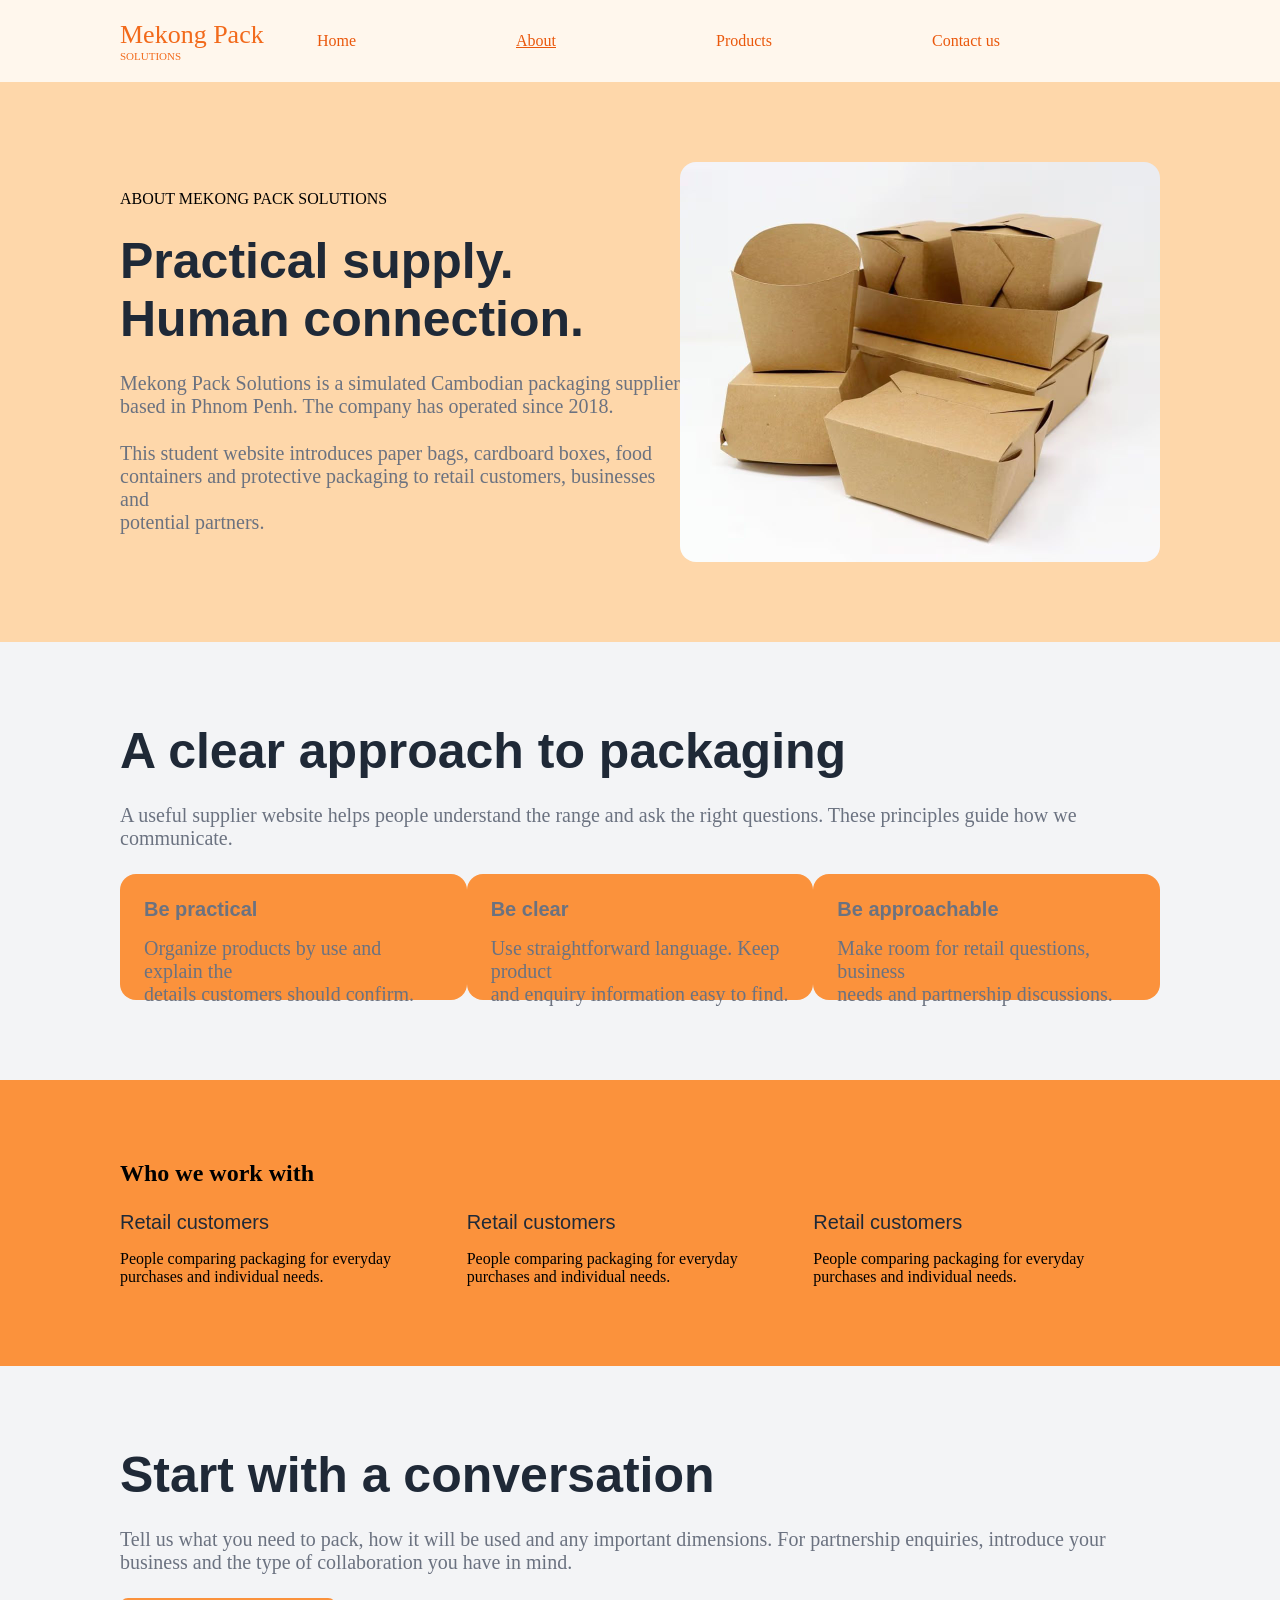
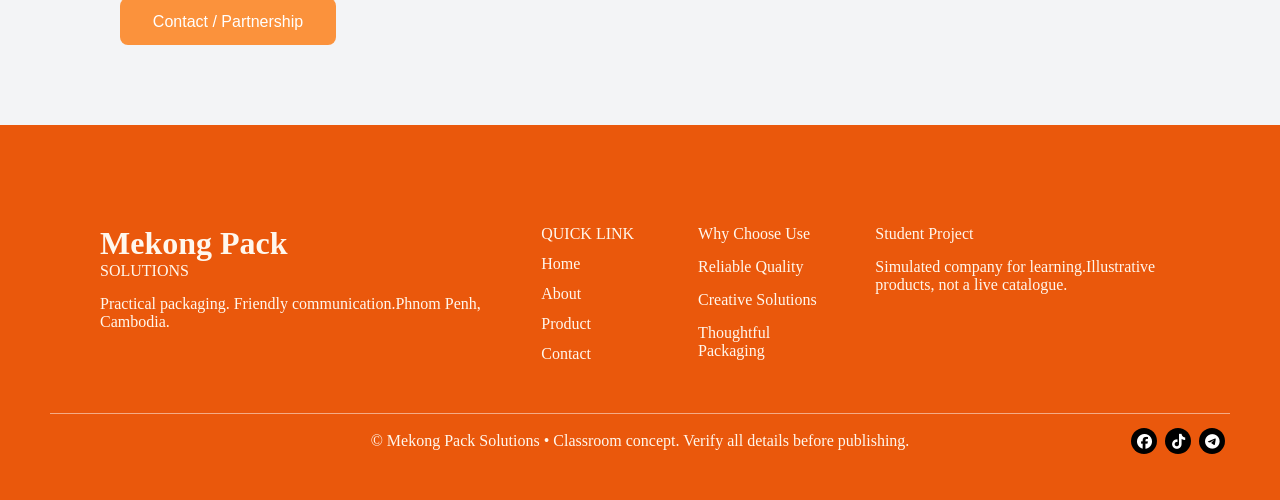
==== about.html @ 87a997b6 "add page about and product" ====
<!DOCTYPE html>
<html lang="en">
<head>
    <meta charset="UTF-8">
    <meta name="viewport" content="width=device-width, initial-scale=1.0">
    <title>About</title>
    <link rel="stylesheet" href="/about.css">
    <link rel="stylesheet" href="https://cdnjs.cloudflare.com/ajax/libs/font-awesome/6.7.2/css/all.min.css">
</head>
<body>
    <header class="site-header">
        <a href="Index.html" class="logo">
            <span class="logo-name">Mekong Pack</span>
            <span class="logo-tag">SOLUTIONS</span>
        </a>

        <nav class="nav" aria-label="nav">
            <ul>
                <li><a href="Index.html" >Home</a></li>
                <li><a href="#" class="active" aria-current="page">About</a></li>
                <li><a href="product.html">Products</a></li>
                <li><a href="#">Contact us</a></li>
            </ul>
        </nav>
    </header>
    <main>
        <section class="hero-section1">
            <div class="hero-text">
                <p class="text-title">ABOUT MEKONG PACK SOLUTIONS</p>
                <h1>Practical supply.<br>Human connection.</h1>
                <p class="text-description">
                    Mekong Pack Solutions is a simulated Cambodian packaging supplier<br>
                    based in Phnom Penh. The company has operated since 2018.
                </p>
                <p class="text-description">
                    This student website introduces paper bags, cardboard boxes, food<br>
                    containers and protective packaging to retail customers, businesses and<br>
                    potential partners.
                </p>
            </div>
            <div class="hero-img">
            
            </div>
        </section>
        <section class="hero-section2">
            <h1>A clear approach to packaging</h1>
            <p>A useful supplier website helps people understand the range and ask the right questions. These principles guide how we communicate.</p>
            <div class="be">
                <div class="be-item">
                    <p class="be-tittle">Be practical</p>
                    <p>Organize products by use and explain the<br>
                        details customers should confirm.</p>
                </div>
                <div class="be-item">
                    <p class="be-tittle">Be clear</p>
                    <p>Use straightforward language. Keep product<br>
                        and enquiry information easy to find.</p>
                </div>
                <div class="be-item">
                    <p class="be-tittle">Be approachable</p>
                    <p>Make room for retail questions, business<br>
                        needs and partnership discussions.</p>
                </div>
            </div>
        </section>
        <section class="hero-section3">
            <h1>Who we work with</h1>
            <div class="we">
                <div class="we-item">
                    <p class="we-title">Retail customers</p>
                    <p>People comparing packaging for everyday<br>
                        purchases and individual needs.</p>
                </div>
                <div class="we-item">
                    <p class="we-title">Retail customers</p>
                    <p>People comparing packaging for everyday<br>
                        purchases and individual needs.</p>
                </div>
                <div class="we-item">
                    <p class="we-title">Retail customers</p>
                    <p>People comparing packaging for everyday<br>
                        purchases and individual needs.</p>
                </div>
            </div>
        </section>
        <section class="hero-section4">
            <h1>Start with a conversation</h1>
            <p>Tell us what you need to pack, how it will be used and any important dimensions. For partnership enquiries, introduce your business and the type of
                collaboration you have in mind.
            </p>
            <button type="button">
                <a href="contact.html">Contact / Partnership</a>
            </button>
        </section>
    </main>    
    <footer class="footer">
        <div class="footer-container">

            <div class="logo1">
                <h2>Mekong Pack</h2>
                <span>SOLUTIONS</span>
                <p>Practical packaging. Friendly communication.Phnom Penh, Cambodia.</p>
            </div>

            <div class="footer-link">
                <span>QUICK LINK</span>
                <a href="#">Home</a>
                <a href="about.html">About</a>
                <a href="product.html">Product</a>
                <a href="#">Contact</a>
            </div>

            <div class="footer-right">
                <span>Why Choose Use</span>
                <p>Reliable Quality</p>
                <p>Creative Solutions</p>
                <p>Thoughtful Packaging</p>
            </div>

            <div class="right">
                <span>Student Project</span>
                <p>Simulated company for learning.Illustrative products, not a live catalogue.</p>
            </div>
        </div>
        <div class="footer-under">
                <p>© Mekong Pack Solutions • Classroom concept. Verify all details before publishing.</p>
            
            <div class="social-icon">
                <a href="#"><i class="fa-brands fa-facebook"></i></a>
                <a href="#"><i class="fa-brands fa-tiktok"></i></a>
                <a href="#"><i class="fa-brands fa-telegram"></i></a>
            </div>
        </div>
    </footer>  
</body>
</html>
---- about.css ----
*{
    margin: 0;
    padding: 0;
    box-sizing: border-box;
}







.site-header {
  display: flex;
  justify-content: space-between;
  align-items: center;
  padding: 20px 120px;
  background-color: #fff7ed;

}

/* Logo */
.logo {
  text-decoration: none;
  color: #f26a1b;
}

.logo-name {
  display: block;
  font-size: 26px;
}

.logo-tag {
  display: block;
  font-size: 11px;
}

/* ah nis nav */
.nav ul {
  display: flex;
  list-style: none;
}

.nav li {
  margin-right: 160px;
  
}

.nav a {
  text-decoration: none;
  color: #EA580C;
  font-size: 16px;
}

.nav a:hover,
.nav a.active {
  text-decoration: underline;
}






.hero-section1{
    width: 100%;
    background-color: #FED7AA;
    display: flex;
    justify-content: space-between;
    align-items: center;
    padding: 80px 120px;
}
.hero-img{
    width: 600px;
    height: 400px;
    background-image: url(/images/1.jpg);
    background-size: cover;
    background-position: center;
    background-repeat: no-repeat;
    border-radius: 16px;
}
.hero-text{
    width: 700px;
    display: flex;
    flex-direction: column;
    gap: 24px;
}
.text-little{
    font-size: 30px;
    color: #1F2937;
}
.hero-text h1{
    font-size: 50px;
    font-weight: 700;
    font-family: Montserrat, sans-serif;
    color: #1F2937;
} 
.text-description{
    font-size: 20px;
    color: #6B7280;
}






.hero-section2{
    width: 100%;
    background-color: #F3F4F6;
    display: flex;
    flex-direction: column;
    gap: 24px;
    padding: 80px 120px;
} 
.hero-section2 p{
    font-size: 20px;
    color: #6B7280;
}
.hero-section2 h1{
    font-size: 50px;
    font-weight: 700;
    font-family: Montserrat, sans-serif;
    color: #1F2937;
}
.hero-sectuion2 p{
    font-size: 20px;
    color: #6B7280;
}
.be{
    width: 100%;
    display: flex;
    justify-content: space-between;
    align-items: center;
}
.be-item{
    width: 410px;
    height: 126px;
    background-color: #FB923C;
    padding: 24px;
    display: flex;
    flex-direction: column;
    gap: 16px;
    border-radius: 16px;
}
.be-tittle{
    font-size: 50px;
    font-weight: 700;
    font-family: Montserrat, sans-serif;
    color: #1F2937;
}
.be-item p{
    font-size: 20px;
    color: #6B7280;
}







.hero-section3{
    width: 100%;
    background-color: #FB923C;
    display: flex;
    flex-direction: column;
    gap: 24px;
    padding: 80px 120px;
}
.we{
    width: 100%;
    display: flex;
    justify-content: space-between;
    align-items: center;
}
.we-item{
    width: 374px;
    display: flex;
    flex-direction: column;
    gap: 16px;
    
}
.we-title{
    font-size: 20px;
    font-family: Montserrat, sans-serif;
    color: #1F2937;
}






.hero-section4{
    width: 100%;
    background-color: #F3F4F6;
    display: flex;
    flex-direction: column;
    gap: 24px;
    padding: 80px 120px;
}
.hero-section4 h1{
    font-size: 50px;
    font-weight: 700;
    font-family: Montserrat, sans-serif;
    color: #1F2937;
}
.hero-section4 p{
    font-size: 20px;
    color: #6B7280;
}
.hero-section4 button{
    width: 216px;
    height: 47px;
    background-color: #FB923C;
    border: none;
    border-radius: 8px;
}
button a{
    text-decoration: none;
    font-size: 16px;
    color: white;
}






.footer{
    background-color: #EA580C;
    color: #FFF7ED;
    padding: 50px;
}
.footer-container{
    display: grid;
    gap : 35px;
    grid-template-columns: 2fr 0.6fr 0.7fr 1.5fr;
    padding: 50px;
}
.logo1 h2{
    font-size: 32px;
    font-family: 'Montserrat';
    color: #FFF7ED;
}
.logo1 span{
    font-size: 16px;
    font-family: 'Inter';
    color: #FFF7ED;
}
.logo1 p{
    font-size: 16px;
    font-family: 'Inter';
    margin-top: 15px;
    color: #FFF7ED;
}
.footer-link{
    font-size: 16px;
    font-family: 'Montserrat' ;
    display: block;
    color: #FFF7ED;
}
.footer-link span{
    font-size: 16px;
    font-family: 'Inter';
}
.footer-link a{
    font-size: 16px;
    text-decoration: none;
    display: block;
    margin-top: 12px;
    color: #FFF7ED;
}
.footer-link a:hover{
    text-decoration: underline;
}
.footer-right span{
    font-family: 'Inter';
    font-size: 16px;
}
.footer-right p{
    font-size: 16px;
    font-family: 'Inter';
    margin-top: 15px;
    color: #FFF7ED;
}
.right span{
    font-family: 'Inter';
    font-size: 16px;
}
.right p{
    font-size: 16px;
    font-family: 'Inter';
    margin-top: 15px;
}
.footer-under{
    border-top: 1px solid rgba(255, 255, 255, 0.5);
    padding-top: 18px;
    display: flex;
    justify-content: center;
    align-items: center;
    position: relative;
} 
.footer-under p{
    display: flex;
    text-align: center;
    font-size: 16px;
    font-family: 'Inter';
}
.social-icon{
    display: flex;
    gap: 8px;
    position: absolute;
    right: 5px;
}
.social-icon a{
    width: 26px;
    height: 26px;
    background-color: black;
    color: white;
    border-radius: 50%;
    display: flex;
    justify-content: center;
    align-items: center;
    text-decoration: none;
    font-size: 15px;
}
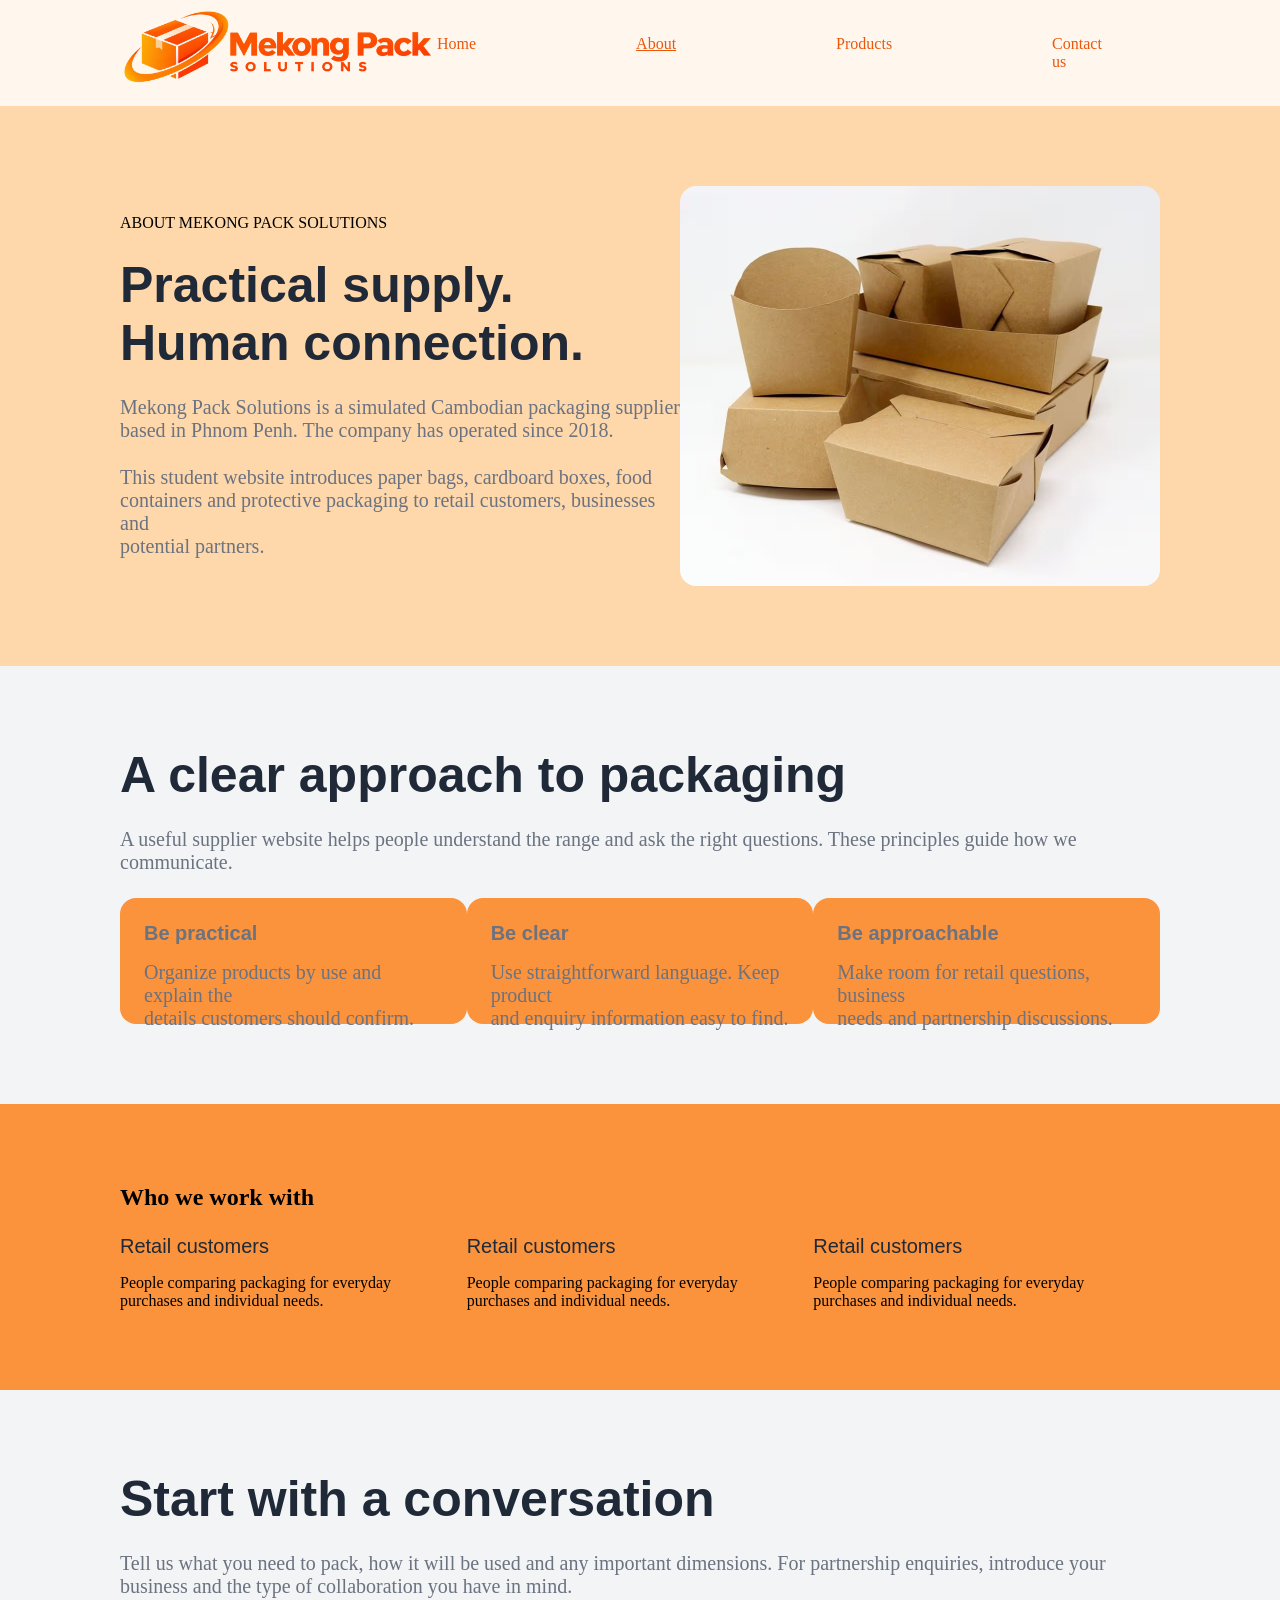
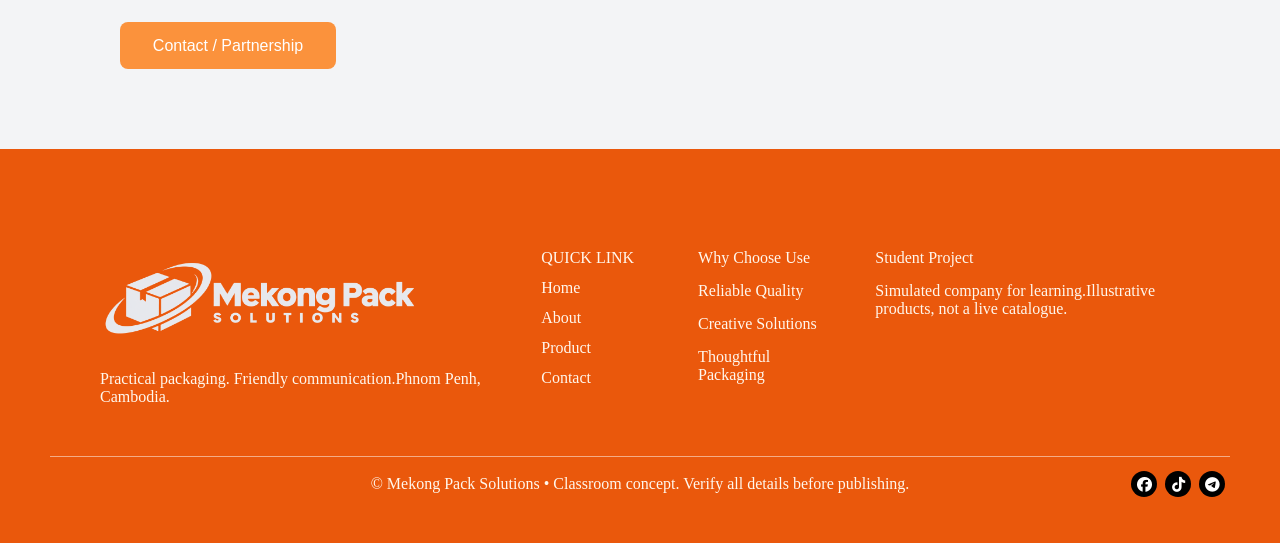
==== commit 16d336a1: "edit code" ====
--- a/about.html
+++ b/about.html
@@ -9,15 +9,15 @@
 </head>
 <body>
     <header class="site-header">
-        <a href="Index.html" class="logo">
-            <span class="logo-name">Mekong Pack</span>
-            <span class="logo-tag">SOLUTIONS</span>
+        <a href="">
+            <div class="logo-img">
+            <img src="/images/logo.png" alt="">
+        </div>
         </a>
-
         <nav class="nav" aria-label="nav">
             <ul>
                 <li><a href="Index.html" >Home</a></li>
-                <li><a href="#" class="active" aria-current="page">About</a></li>
+                <li><a href="about.html" class="active" aria-current="page">About</a></li>
                 <li><a href="product.html">Products</a></li>
                 <li><a href="#">Contact us</a></li>
             </ul>
@@ -95,10 +95,10 @@
     </main>    
     <footer class="footer">
         <div class="footer-container">
-
             <div class="logo1">
-                <h2>Mekong Pack</h2>
-                <span>SOLUTIONS</span>
+                <div class="logo-img">
+                    <img src="/images/logo_white.png" alt="">
+                </div>
                 <p>Practical packaging. Friendly communication.Phnom Penh, Cambodia.</p>
             </div>
 
--- a/about.css
+++ b/about.css
@@ -11,50 +11,58 @@
 
 
 .site-header {
-  display: flex;
-  justify-content: space-between;
-  align-items: center;
-  padding: 20px 120px;
-  background-color: #fff7ed;
+    display: flex;
+    justify-content: space-between;
+    align-items: center;
+    padding:  0 120px;
+    background-color: #fff7ed;
 
 }
 
 /* Logo */
+.logo-img{
+    width: 125px;
+    height: 42px;
+}
+.logo-img img{
+    width: 100%;
+    height: 100%;
+}
 .logo {
-  text-decoration: none;
-  color: #f26a1b;
+    text-decoration: none;
+    color: #f26a1b;
 }
 
 .logo-name {
-  display: block;
-  font-size: 26px;
+    display: block;
+    font-size: 26px;
 }
 
 .logo-tag {
-  display: block;
-  font-size: 11px;
+    display: block;
+    font-size: 11px;
 }
 
 /* ah nis nav */
 .nav ul {
-  display: flex;
-  list-style: none;
+    display: flex;
+    list-style: none;
 }
 
 .nav li {
-  margin-right: 160px;
-  
+    margin-right: 160px;
+
 }
 
 .nav a {
-  text-decoration: none;
-  color: #EA580C;
-  font-size: 16px;
+    text-decoration: none;
+    color: #EA580C;
+    font-size: 16px;
 }
 
 .nav a:hover,
 .nav a.active {
-  text-decoration: underline;
+    text-decoration: underline;
 }
 
 
@@ -239,6 +247,14 @@
     grid-template-columns: 2fr 0.6fr 0.7fr 1.5fr;
     padding: 50px;
 }
+.logo-img{
+    width: 317px;
+    height: 106px;
+}
+.logo-img img{
+    width: 100%;
+    height: 100px;
+}
 .logo1 h2{
     font-size: 32px;
     font-family: 'Montserrat';
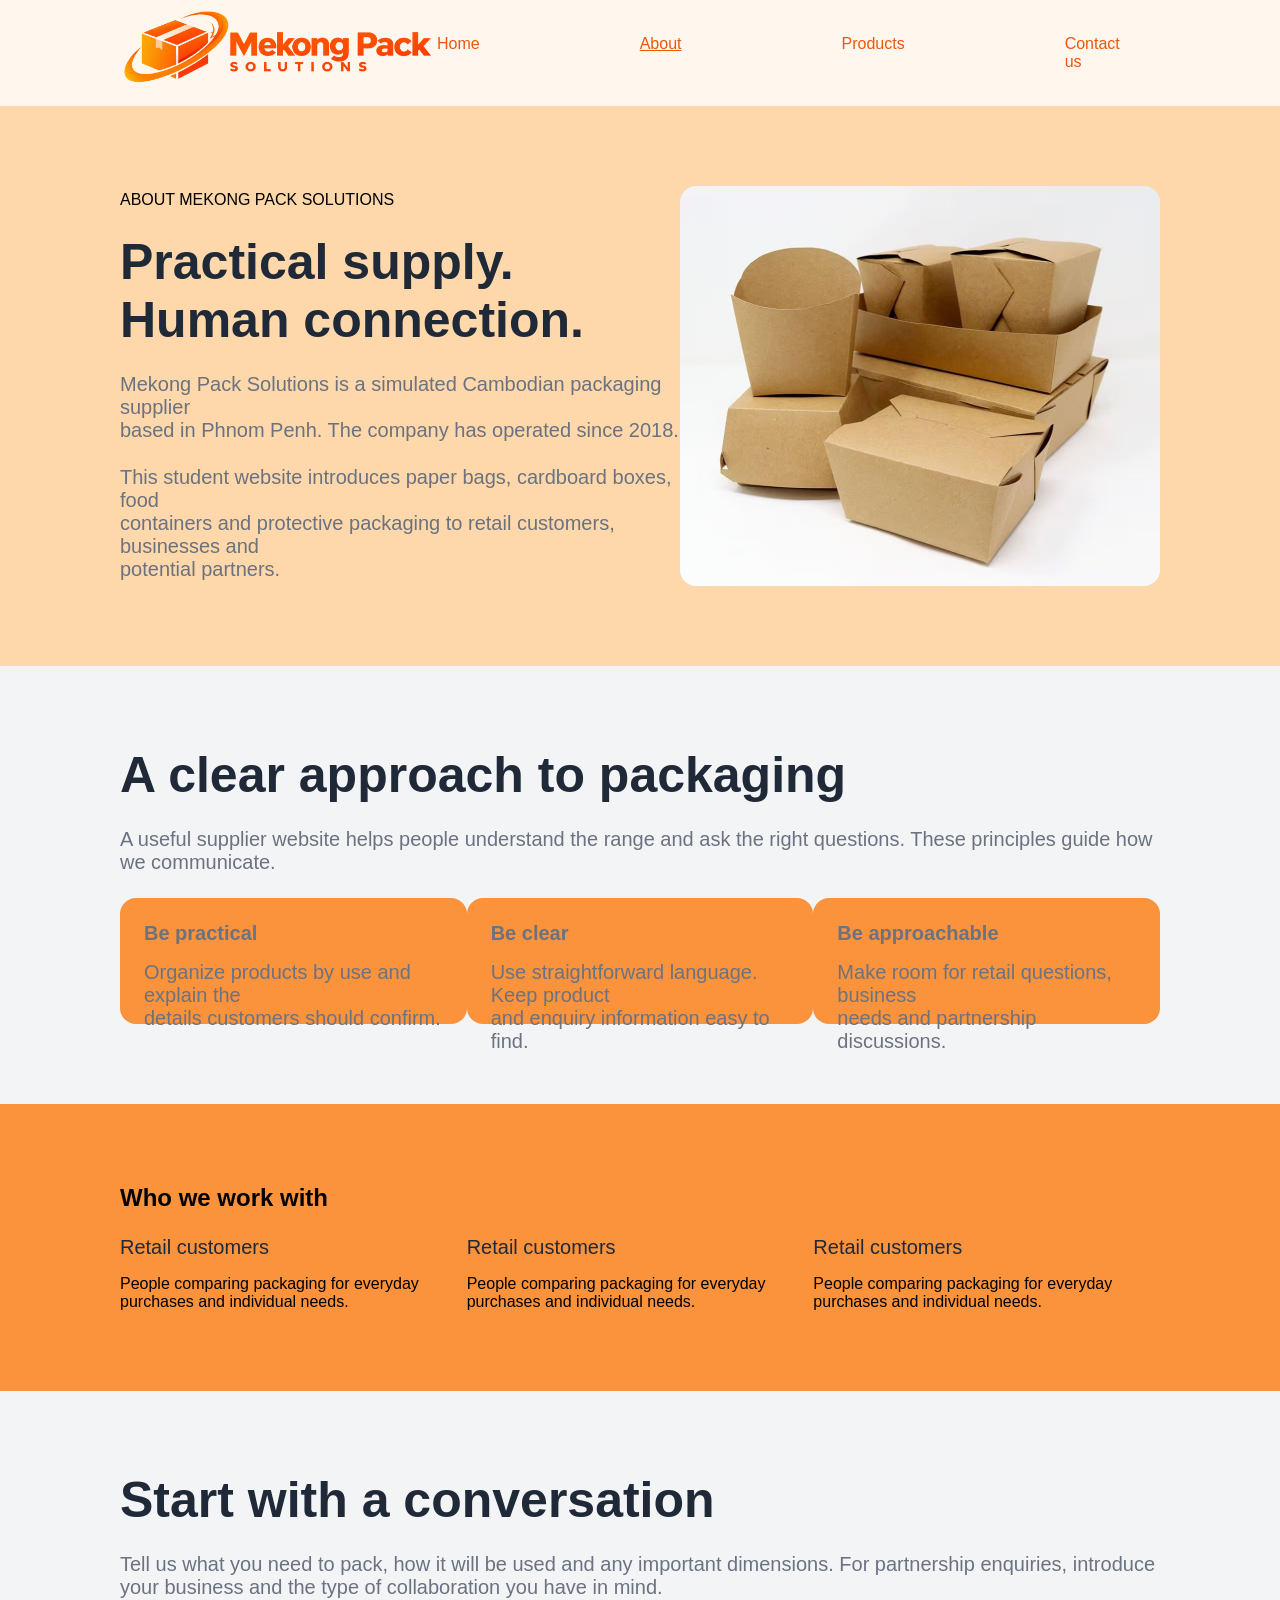
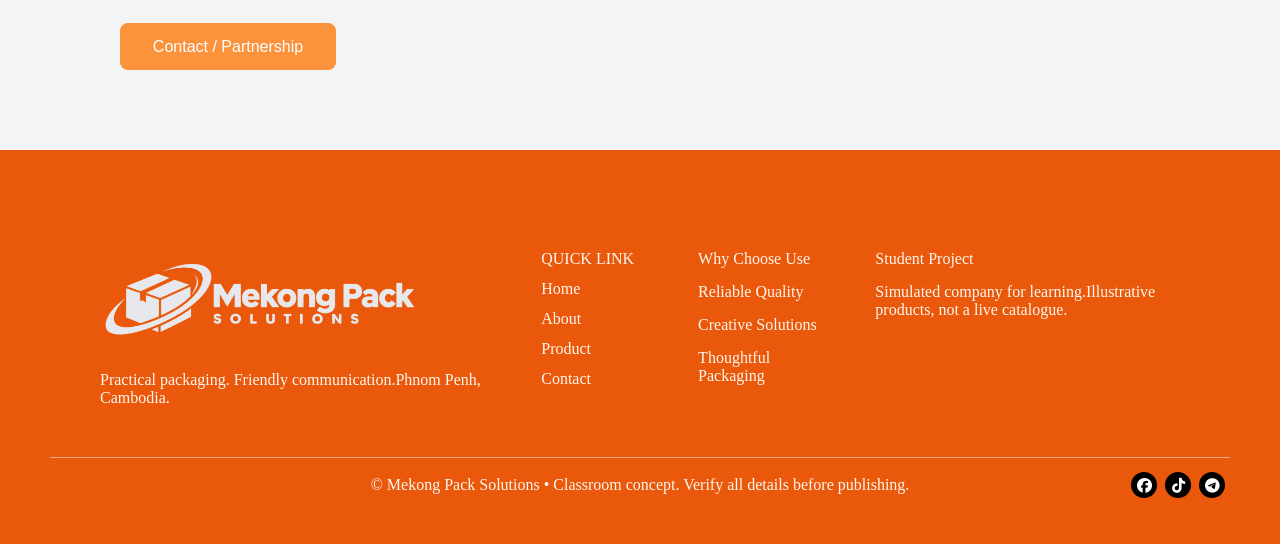
==== commit 0c595652: "edit code" ====
--- a/about.html
+++ b/about.html
@@ -16,9 +16,9 @@
         </a>
         <nav class="nav" aria-label="nav">
             <ul>
-                <li><a href="Index.html" >Home</a></li>
+                <li><a href="Index.html">Home</a></li>
                 <li><a href="about.html" class="active" aria-current="page">About</a></li>
-                <li><a href="product.html">Products</a></li>
+                <li><a href="#">Products</a></li>
                 <li><a href="#">Contact us</a></li>
             </ul>
         </nav>
--- a/about.css
+++ b/about.css
@@ -1,28 +1,27 @@
-*{
+* {
     margin: 0;
     padding: 0;
     box-sizing: border-box;
 }
 
-
-
-
-
-
-
+body {
+    font-family: 'Montserrat', Arial, sans-serif;
+}
+
+/* kbal */
 .site-header {
     display: flex;
     justify-content: space-between;
     align-items: center;
-    padding:  0 120px;
+    padding: 0   120px;
     background-color: #fff7ed;
 
 }
 
 /* Logo */
 .logo-img{
-    width: 125px;
-    height: 42px;
+    width: 180px;
+    height: 60px;
 }
 .logo-img img{
     width: 100%;
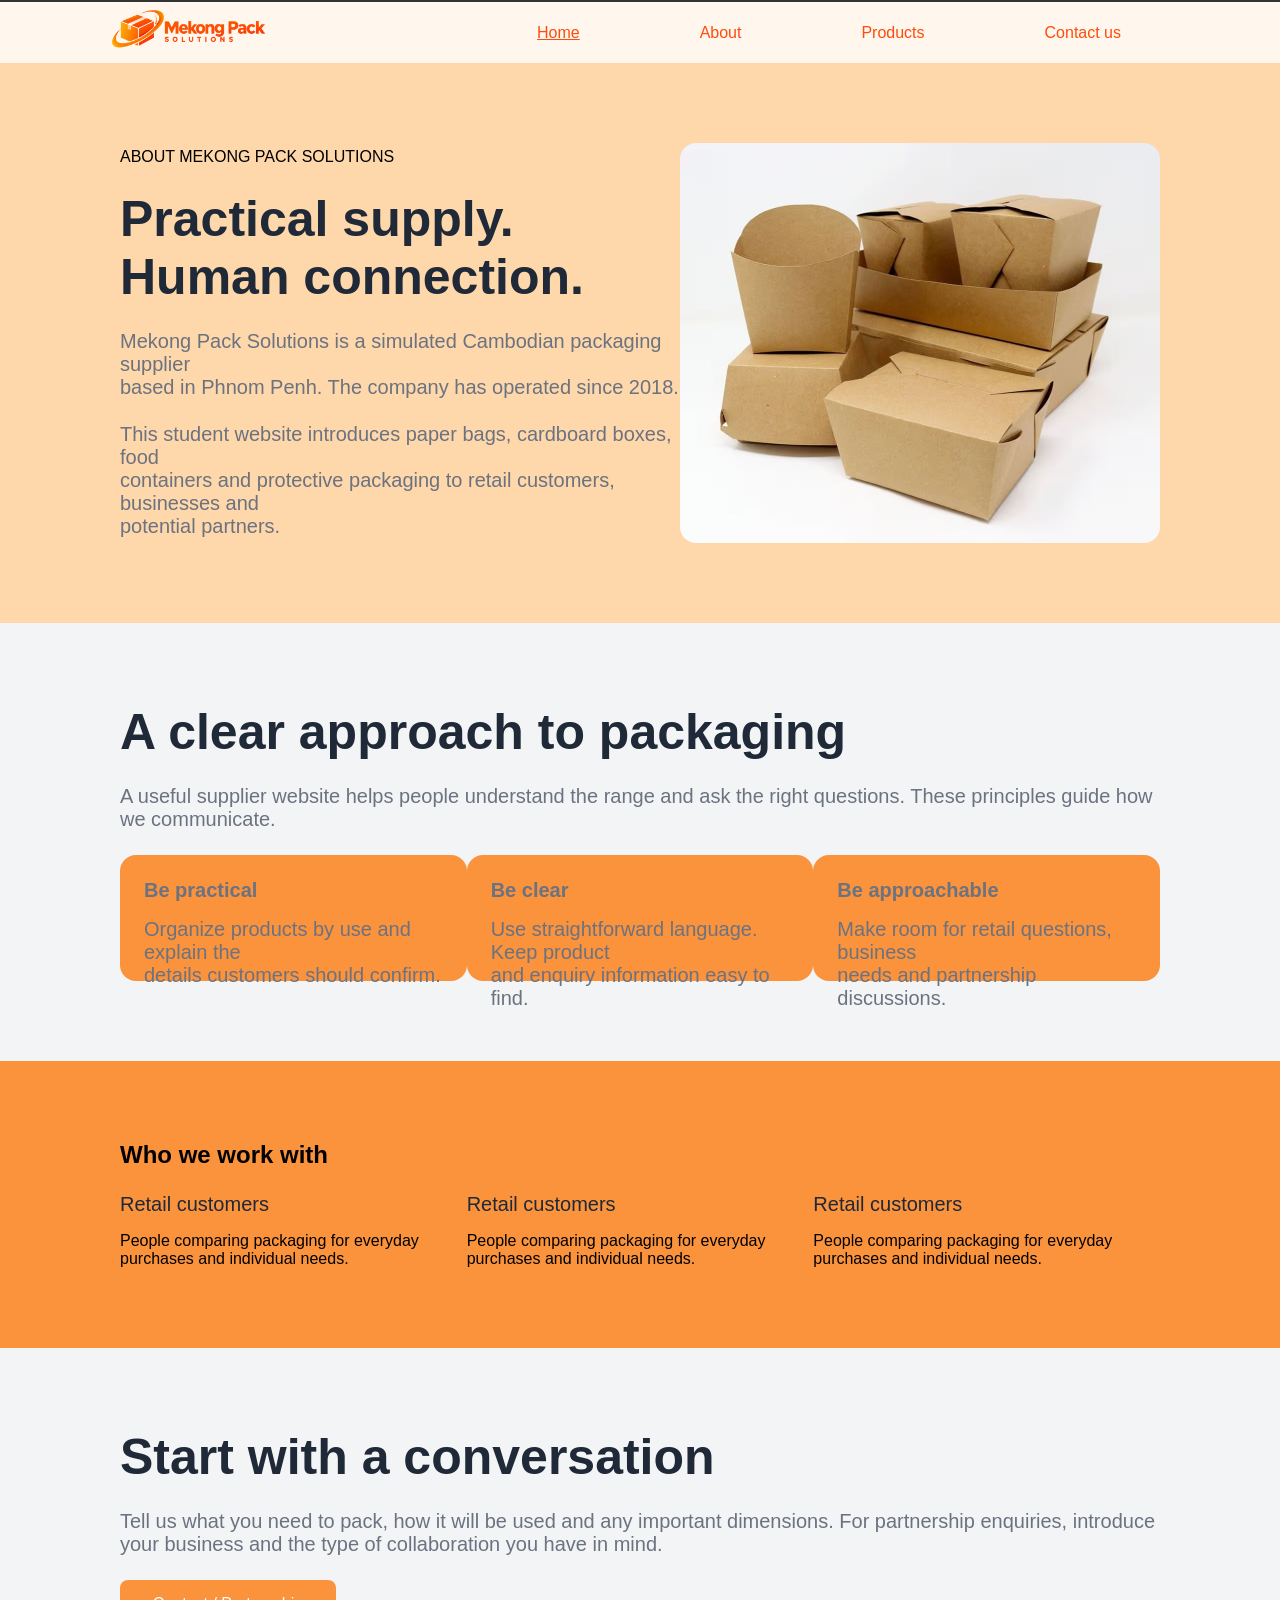
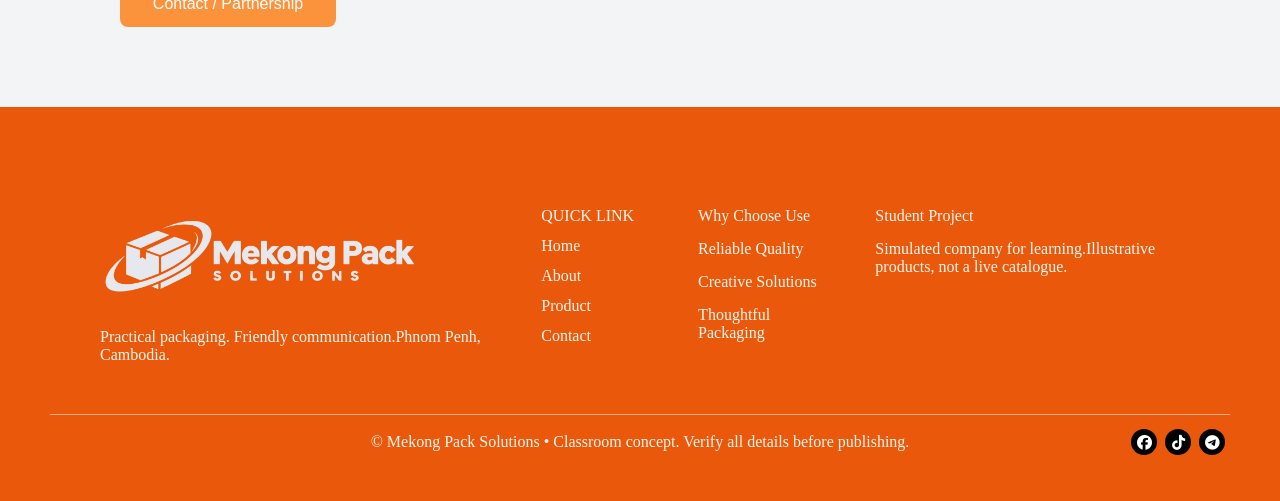
==== commit 2f463494: "save" ====
--- a/about.html
+++ b/about.html
@@ -8,20 +8,17 @@
     <link rel="stylesheet" href="https://cdnjs.cloudflare.com/ajax/libs/font-awesome/6.7.2/css/all.min.css">
 </head>
 <body>
-    <header class="site-header">
-        <a href="">
-            <div class="logo-img">
-            <img src="/images/logo.png" alt="">
+     <header class="header">
+        <div class="logo">
+            <img src="/images/logo.png" alt="Mekong Pack Logo">
         </div>
-        </a>
-        <nav class="nav" aria-label="nav">
-            <ul>
-                <li><a href="Index.html">Home</a></li>
-                <li><a href="about.html" class="active" aria-current="page">About</a></li>
-                <li><a href="#">Products</a></li>
-                <li><a href="#">Contact us</a></li>
-            </ul>
-        </nav>
+
+        <div class="menu">
+            <a href="#" class="active">Home</a>
+            <a href="#">About</a>
+            <a href="#">Products</a>
+            <a href="#">Contact us</a>
+        </div>
     </header>
     <main>
         <section class="hero-section1">
--- a/about.css
+++ b/about.css
@@ -9,58 +9,37 @@
 }
 
 /* kbal */
-.site-header {
-    display: flex;
-    justify-content: space-between;
-    align-items: center;
-    padding: 0   120px;
+.header {
+    width: 100%;
+    height: 63px;
     background-color: #fff7ed;
-
-}
-
-/* Logo */
-.logo-img{
+    border-top: 2px solid #333;
+    display: flex;
+    align-items: center;
+    justify-content: space-around;
+}
+
+.logo img {
     width: 180px;
-    height: 60px;
-}
-.logo-img img{
-    width: 100%;
-    height: 100%;
-}
-.logo {
+    height: 53px;
+    object-fit: contain;
+}
+
+.menu {
+    width: 55%;
+    display: flex;
+    align-items: center;
+    justify-content: space-around;
+}
+
+.menu a {
     text-decoration: none;
-    color: #f26a1b;
-}
-
-.logo-name {
-    display: block;
-    font-size: 26px;
-}
-
-.logo-tag {
-    display: block;
-    font-size: 11px;
-}
-
-/* ah nis nav */
-.nav ul {
-    display: flex;
-    list-style: none;
-}
-
-.nav li {
-    margin-right: 160px;
-
-}
-
-.nav a {
-    text-decoration: none;
-    color: #EA580C;
-    font-size: 16px;
-}
-
-.nav a:hover,
-.nav a.active {
+    color: #ff4b0b;
+    font-size: 16px;
+    font-family: Arial, sans-serif;
+}
+
+.menu .active {
     text-decoration: underline;
 }
 
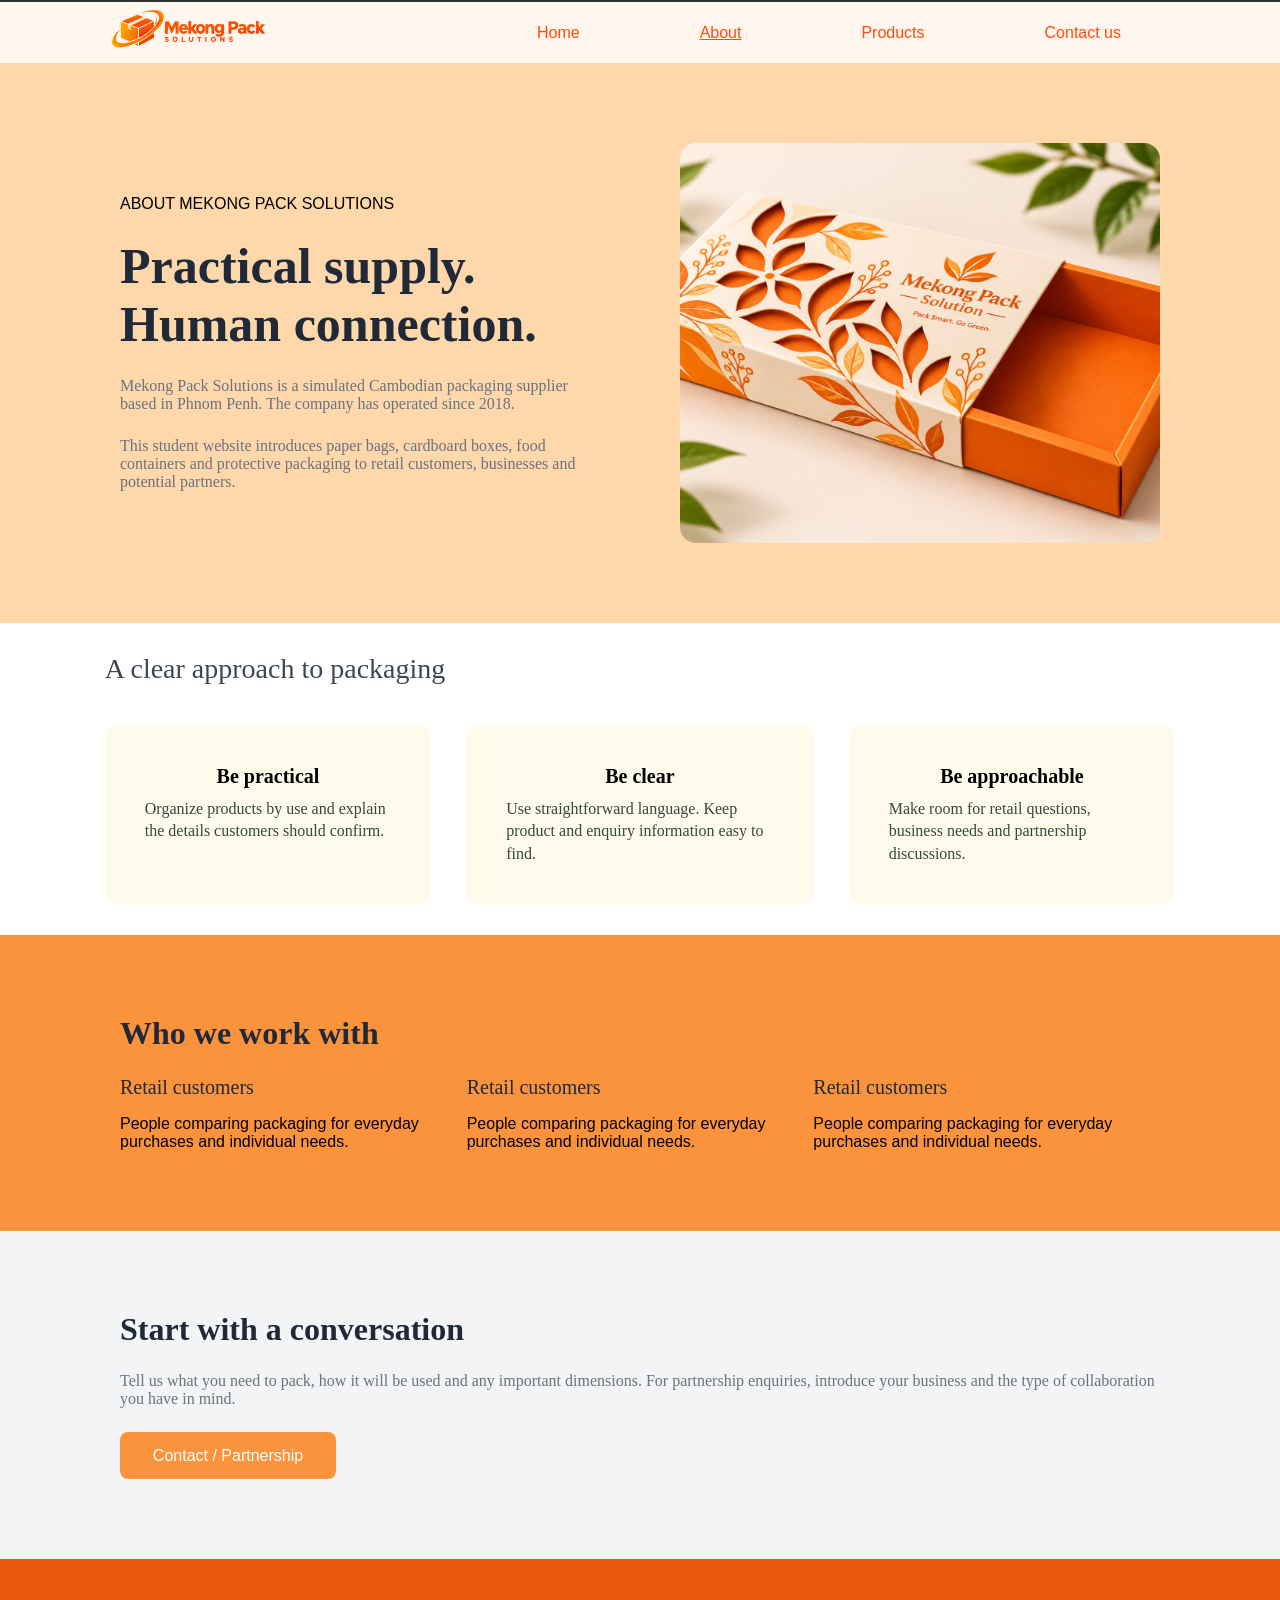
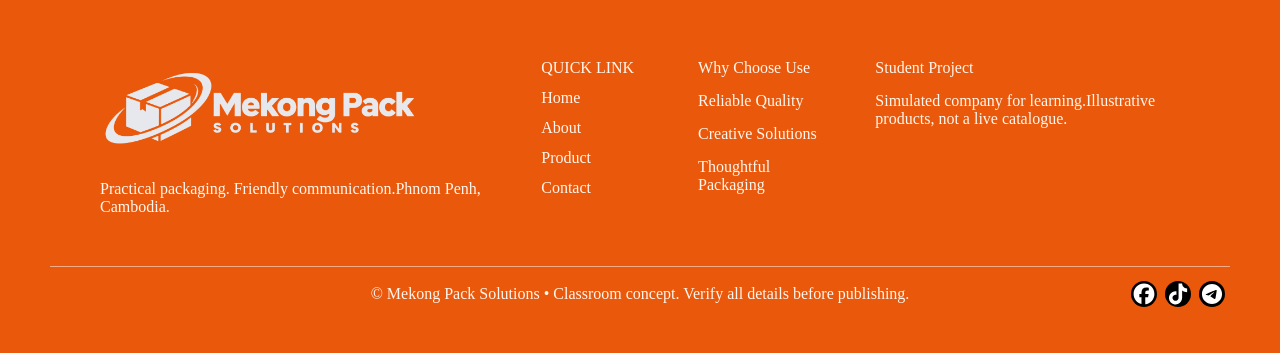
==== commit 70fce2ac: "finish" ====
--- a/about.html
+++ b/about.html
@@ -14,10 +14,10 @@
         </div>
 
         <div class="menu">
-            <a href="#" class="active">Home</a>
-            <a href="#">About</a>
-            <a href="#">Products</a>
-            <a href="#">Contact us</a>
+            <a href="index.html" >Home</a>
+            <a href="about.html" class="active">About</a>
+            <a href="product.html">Products</a>
+            <a href="contact.html">Contact us</a>
         </div>
     </header>
     <main>
@@ -39,29 +39,34 @@
             
             </div>
         </section>
-        <section class="hero-section2">
-            <h1>A clear approach to packaging</h1>
-            <p>A useful supplier website helps people understand the range and ask the right questions. These principles guide how we communicate.</p>
-            <div class="be">
-                <div class="be-item">
-                    <p class="be-tittle">Be practical</p>
-                    <p>Organize products by use and explain the<br>
-                        details customers should confirm.</p>
+        <!-- jol dol hero section 2 -->
+   <section class="customer-offer">
+                <h2>A clear approach to packaging</h2>
+                <div class="container-box">
+
+                    <div class="box">
+                        <h3>Be practical</h3>
+                        <p>Organize products by use and explain the  
+                            details customers should confirm.
+                        </p>
+                    </div>
+
+                    <div class="box">
+                        <h3>Be clear</h3>
+                        <p>Use straightforward language. Keep product and enquiry information easy to find.
+                        </p>
+                    </div>
+
+                    <div class="box">
+                        <h3>Be approachable</h3>
+                        <p>Make room for retail questions, business needs and partnership discussions.
+                        </p>
+                    </div>
                 </div>
-                <div class="be-item">
-                    <p class="be-tittle">Be clear</p>
-                    <p>Use straightforward language. Keep product<br>
-                        and enquiry information easy to find.</p>
-                </div>
-                <div class="be-item">
-                    <p class="be-tittle">Be approachable</p>
-                    <p>Make room for retail questions, business<br>
-                        needs and partnership discussions.</p>
-                </div>
-            </div>
-        </section>
+            </section>
+
         <section class="hero-section3">
-            <h1>Who we work with</h1>
+            <h2>Who we work with</h2>
             <div class="we">
                 <div class="we-item">
                     <p class="we-title">Retail customers</p>
@@ -81,7 +86,7 @@
             </div>
         </section>
         <section class="hero-section4">
-            <h1>Start with a conversation</h1>
+            <h2>Start with a conversation</h2>
             <p>Tell us what you need to pack, how it will be used and any important dimensions. For partnership enquiries, introduce your business and the type of
                 collaboration you have in mind.
             </p>
@@ -123,9 +128,9 @@
                 <p>© Mekong Pack Solutions • Classroom concept. Verify all details before publishing.</p>
             
             <div class="social-icon">
-                <a href="#"><i class="fa-brands fa-facebook"></i></a>
-                <a href="#"><i class="fa-brands fa-tiktok"></i></a>
-                <a href="#"><i class="fa-brands fa-telegram"></i></a>
+                <a href="#"><svg xmlns="http://www.w3.org/2000/svg" viewBox="0 0 640 640"><!--!Font Awesome Free v7.3.1 by @fontawesome - https://fontawesome.com License - https://fontawesome.com/license/free Copyright 2026 Fonticons, Inc.--><path fill="rgb(255, 255, 255)" d="M576 320C576 178.6 461.4 64 320 64C178.6 64 64 178.6 64 320C64 440 146.7 540.8 258.2 568.5L258.2 398.2L205.4 398.2L205.4 320L258.2 320L258.2 286.3C258.2 199.2 297.6 158.8 383.2 158.8C399.4 158.8 427.4 162 438.9 165.2L438.9 236C432.9 235.4 422.4 235 409.3 235C367.3 235 351.1 250.9 351.1 292.2L351.1 320L434.7 320L420.3 398.2L351 398.2L351 574.1C477.8 558.8 576 450.9 576 320z"/></svg></a>
+                <a href="#"><svg xmlns="http://www.w3.org/2000/svg" viewBox="0 0 640 640"><!--!Font Awesome Free v7.3.1 by @fontawesome - https://fontawesome.com License - https://fontawesome.com/license/free Copyright 2026 Fonticons, Inc.--><path fill="rgb(255, 255, 255)" d="M544.5 273.9C500.5 274 457.5 260.3 421.7 234.7L421.7 413.4C421.7 446.5 411.6 478.8 392.7 506C373.8 533.2 347.1 554 316.1 565.6C285.1 577.2 251.3 579.1 219.2 570.9C187.1 562.7 158.3 545 136.5 520.1C114.7 495.2 101.2 464.1 97.5 431.2C93.8 398.3 100.4 365.1 116.1 336C131.8 306.9 156.1 283.3 185.7 268.3C215.3 253.3 248.6 247.8 281.4 252.3L281.4 342.2C266.4 337.5 250.3 337.6 235.4 342.6C220.5 347.6 207.5 357.2 198.4 369.9C189.3 382.6 184.4 398 184.5 413.8C184.6 429.6 189.7 444.8 199 457.5C208.3 470.2 221.4 479.6 236.4 484.4C251.4 489.2 267.5 489.2 282.4 484.3C297.3 479.4 310.4 469.9 319.6 457.2C328.8 444.5 333.8 429.1 333.8 413.4L333.8 64L421.8 64C421.7 71.4 422.4 78.9 423.7 86.2C426.8 102.5 433.1 118.1 442.4 131.9C451.7 145.7 463.7 157.5 477.6 166.5C497.5 179.6 520.8 186.6 544.6 186.6L544.6 274z"/></svg></a>
+                <a href="#"><svg xmlns="http://www.w3.org/2000/svg" viewBox="0 0 640 640"><!--!Font Awesome Free v7.3.1 by @fontawesome - https://fontawesome.com License - https://fontawesome.com/license/free Copyright 2026 Fonticons, Inc.--><path fill="rgb(255, 255, 255)" d="M320 72C183 72 72 183 72 320C72 457 183 568 320 568C457 568 568 457 568 320C568 183 457 72 320 72zM435 240.7C431.3 279.9 415.1 375.1 406.9 419C403.4 437.6 396.6 443.8 390 444.4C375.6 445.7 364.7 434.9 350.7 425.7C328.9 411.4 316.5 402.5 295.4 388.5C270.9 372.4 286.8 363.5 300.7 349C304.4 345.2 367.8 287.5 369 282.3C369.2 281.6 369.3 279.2 367.8 277.9C366.3 276.6 364.2 277.1 362.7 277.4C360.5 277.9 325.6 300.9 258.1 346.5C248.2 353.3 239.2 356.6 231.2 356.4C222.3 356.2 205.3 351.4 192.6 347.3C177.1 342.3 164.7 339.6 165.8 331C166.4 326.5 172.5 322 184.2 317.3C256.5 285.8 304.7 265 328.8 255C397.7 226.4 412 221.4 421.3 221.2C423.4 221.2 427.9 221.7 430.9 224.1C432.9 225.8 434.1 228.2 434.4 230.8C434.9 234 435 237.3 434.8 240.6z"/></svg></a>
             </div>
         </div>
     </footer>  
--- a/about.css
+++ b/about.css
@@ -59,7 +59,7 @@
 .hero-img{
     width: 600px;
     height: 400px;
-    background-image: url(/images/1.jpg);
+    background-image: url(/images/img2.png);
     background-size: cover;
     background-position: center;
     background-repeat: no-repeat;
@@ -74,127 +74,129 @@
 .text-little{
     font-size: 30px;
     color: #1F2937;
+    font-family: 'Inter';
 }
 .hero-text h1{
     font-size: 50px;
     font-weight: 700;
-    font-family: Montserrat, sans-serif;
+    font-family: 'Montserrat';
     color: #1F2937;
 } 
 .text-description{
+    font-size: 16px;
+    color: #6B7280;
+    font-family: 'Inter';
+}
+
+
+
+
+
+/* jol dol section 2*/
+
+.customer-offer{
+    width: 100%;
+    padding: 30px 3.5%;
+    height: auto;
+}
+.customer-offer h2{
+    font-family: 'Montserrat';
+    font-size: 28px;
+    font-weight: 400;
+    color: #3e4752;
+    margin-bottom: 12px;
+    padding: 0 60px;
+}
+.container-box{
+    display: flex;
+    justify-content: space-around;
+    margin-top: 20px;
+    gap: 35px;
+    padding: 0 60px;
+    
+}
+.box{
+    padding: 40px 40px;
+    border-radius: 12px;
+    background-color: #FFFBEB;
+    margin-top: 20px;
+}
+.box p{
+    font-family: 'Inter';
+    font-size: 16px;
+    margin-top: 10px;
+    line-height: 1.4;
+    color: #35483F;
+}
+.box h3{
+    font-family: 'Montserrat';
     font-size: 20px;
-    color: #6B7280;
-}
-
-
-
-
-
-
-.hero-section2{
+    display: flex;
+    align-items: center;
+    justify-content: center;
+}
+
+
+
+
+
+
+.hero-section3{
     width: 100%;
-    background-color: #F3F4F6;
+    background-color: #FB923C;
     display: flex;
     flex-direction: column;
     gap: 24px;
     padding: 80px 120px;
-} 
-.hero-section2 p{
-    font-size: 20px;
-    color: #6B7280;
-}
-.hero-section2 h1{
-    font-size: 50px;
+}
+.hero-section3 h2{
+    font-size: 32px;
     font-weight: 700;
-    font-family: Montserrat, sans-serif;
+    font-family: 'Montserrat';
     color: #1F2937;
 }
-.hero-sectuion2 p{
-    font-size: 20px;
-    color: #6B7280;
-}
-.be{
+.we{
     width: 100%;
     display: flex;
     justify-content: space-between;
     align-items: center;
 }
-.be-item{
-    width: 410px;
-    height: 126px;
-    background-color: #FB923C;
-    padding: 24px;
+.we-item{
+    width: 374px;
     display: flex;
     flex-direction: column;
     gap: 16px;
-    border-radius: 16px;
-}
-.be-tittle{
-    font-size: 50px;
-    font-weight: 700;
-    font-family: Montserrat, sans-serif;
+    
+}
+.we-title{
+    font-size: 20px;
+    font-family: 'Inter';
     color: #1F2937;
 }
-.be-item p{
-    font-size: 20px;
-    color: #6B7280;
-}
-
-
-
-
-
-
-
-.hero-section3{
+
+
+
+
+
+
+.hero-section4{
     width: 100%;
-    background-color: #FB923C;
+    background-color: #F3F4F6;
     display: flex;
     flex-direction: column;
     gap: 24px;
     padding: 80px 120px;
 }
-.we{
-    width: 100%;
-    display: flex;
-    justify-content: space-between;
-    align-items: center;
-}
-.we-item{
-    width: 374px;
-    display: flex;
-    flex-direction: column;
-    gap: 16px;
-    
-}
-.we-title{
-    font-size: 20px;
-    font-family: Montserrat, sans-serif;
+.hero-section4 h2{
+    font-size: 32px;
+    font-weight: 700;
+    font-family: 'Montserrat';
     color: #1F2937;
 }
-
-
-
-
-
-
-.hero-section4{
-    width: 100%;
-    background-color: #F3F4F6;
-    display: flex;
-    flex-direction: column;
-    gap: 24px;
-    padding: 80px 120px;
-}
-.hero-section4 h1{
-    font-size: 50px;
-    font-weight: 700;
-    font-family: Montserrat, sans-serif;
-    color: #1F2937;
-}
 .hero-section4 p{
-    font-size: 20px;
+    font-size: 16px;
     color: #6B7280;
+    font-family: 'Inter';
 }
 .hero-section4 button{
     width: 216px;
@@ -319,4 +321,319 @@
     align-items: center;
     text-decoration: none;
     font-size: 15px;
+}
+
+
+/* =====================================================
+   RESPONSIVE  (desktop design above stays unchanged)
+   Breakpoints: 1200 / 992 / 768 / 480
+   ===================================================== */
+
+img {
+    max-width: 100%;
+}
+
+/* ---------- Large laptops / small desktops ---------- */
+@media (max-width: 1200px) {
+    .hero-section1,
+    .hero-section3,
+    .hero-section4 {
+        padding: 70px 60px;
+    }
+
+    .hero-section1 {
+        gap: 40px;
+    }
+
+    .hero-img {
+        width: 45%;
+        flex-shrink: 0;
+    }
+
+    .hero-text {
+        width: 50%;
+    }
+
+    .hero-text h1 {
+        font-size: 42px;
+    }
+
+    .text-little {
+        font-size: 26px;
+    }
+
+    .we {
+        gap: 24px;
+    }
+
+    .we-item {
+        width: 100%;
+        flex: 1;
+    }
+
+    .footer-container {
+        padding: 30px;
+        gap: 28px;
+    }
+}
+
+/* ---------- Tablets landscape ---------- */
+@media (max-width: 992px) {
+    .menu {
+        width: 60%;
+    }
+
+    /* hero: stack text above image */
+    .hero-section1 {
+        flex-direction: column-reverse;
+        padding: 60px 40px;
+        gap: 36px;
+    }
+
+    .hero-img,
+    .hero-text {
+        width: 100%;
+    }
+
+    .hero-img {
+        height: 340px;
+    }
+
+    .hero-text h1 {
+        font-size: 38px;
+    }
+
+    /* section 2 */
+    .customer-offer h2,
+    .container-box {
+        padding: 0 20px;
+    }
+
+    .container-box {
+        flex-wrap: wrap;
+        gap: 20px;
+    }
+
+    .box {
+        flex: 1 1 calc(50% - 20px);
+        padding: 30px 24px;
+    }
+
+    /* section 3: wrap items */
+    .hero-section3,
+    .hero-section4 {
+        padding: 60px 40px;
+    }
+
+    .we {
+        flex-wrap: wrap;
+        align-items: flex-start;
+        gap: 32px;
+    }
+
+    .we-item {
+        flex: 1 1 calc(50% - 32px);
+    }
+
+    /* footer: 4 -> 2 columns */
+    .footer {
+        padding: 40px 30px;
+    }
+
+    .footer-container {
+        grid-template-columns: repeat(2, 1fr);
+        padding: 20px 0 30px;
+    }
+}
+
+/* ---------- Tablets portrait / large phones ---------- */
+@media (max-width: 768px) {
+    /* header: let logo and menu wrap instead of overflowing */
+    .header {
+        height: auto;
+        min-height: 63px;
+        flex-direction: column;
+        justify-content: center;
+        gap: 8px;
+        padding: 10px 16px;
+    }
+
+    .menu {
+        width: 100%;
+        flex-wrap: wrap;
+        justify-content: center;
+        gap: 10px 22px;
+    }
+
+    .menu a {
+        font-size: 15px;
+    }
+
+    /* hero */
+    .hero-section1 {
+        padding: 48px 20px;
+        gap: 28px;
+    }
+
+    .hero-img {
+        height: 280px;
+        border-radius: 12px;
+    }
+
+    .hero-text {
+        gap: 18px;
+    }
+
+    .text-little {
+        font-size: 22px;
+    }
+
+    .hero-text h1 {
+        font-size: 32px;
+    }
+
+    /* section 2: stack boxes */
+    .customer-offer {
+        padding: 30px 20px;
+    }
+
+    .customer-offer h2 {
+        font-size: 24px;
+        padding: 0;
+    }
+
+    .container-box {
+        flex-direction: column;
+        padding: 0;
+        gap: 0;
+    }
+
+    .box {
+        flex: none;
+        width: 100%;
+        padding: 28px 22px;
+    }
+
+    /* section 3: stack items */
+    .hero-section3,
+    .hero-section4 {
+        padding: 48px 20px;
+    }
+
+    .hero-section3 h2,
+    .hero-section4 h2 {
+        font-size: 26px;
+    }
+
+    .we {
+        flex-direction: column;
+        gap: 28px;
+    }
+
+    .we-item {
+        flex: none;
+        width: 100%;
+    }
+
+    /* footer */
+    .footer {
+        padding: 36px 20px;
+    }
+
+    .footer-container {
+        gap: 28px;
+        padding: 10px 0 24px;
+    }
+
+    .logo-img {
+        width: 100%;
+        max-width: 280px;
+        height: auto;
+    }
+
+    .logo-img img {
+        height: auto;
+        object-fit: contain;
+    }
+
+    .logo1 h2 {
+        font-size: 26px;
+    }
+
+    .footer-under {
+        flex-direction: column;
+        gap: 14px;
+    }
+
+    .footer-under p {
+        justify-content: center;
+    }
+
+    .social-icon {
+        position: static;
+    }
+}
+
+/* ---------- Phones ---------- */
+@media (max-width: 480px) {
+    .hero-section1 {
+        padding: 36px 16px;
+    }
+
+    .hero-img {
+        height: 220px;
+    }
+
+    .text-little {
+        font-size: 20px;
+    }
+
+    .hero-text h1 {
+        font-size: 26px;
+    }
+
+    .text-description,
+    .hero-section4 p {
+        font-size: 15px;
+    }
+
+    .customer-offer {
+        padding: 24px 16px;
+    }
+
+    .customer-offer h2,
+    .hero-section3 h2,
+    .hero-section4 h2 {
+        font-size: 22px;
+    }
+
+    .box h3,
+    .we-title {
+        font-size: 18px;
+    }
+
+    .hero-section3,
+    .hero-section4 {
+        padding: 36px 16px;
+    }
+
+    /* full-width button */
+    .hero-section4 button {
+        width: 100%;
+        max-width: 320px;
+    }
+
+    /* footer: single column */
+    .footer {
+        padding: 30px 16px;
+    }
+
+    .footer-container {
+        grid-template-columns: 1fr;
+        gap: 24px;
+    }
+
+    .footer-under p {
+        font-size: 14px;
+    }
 }
